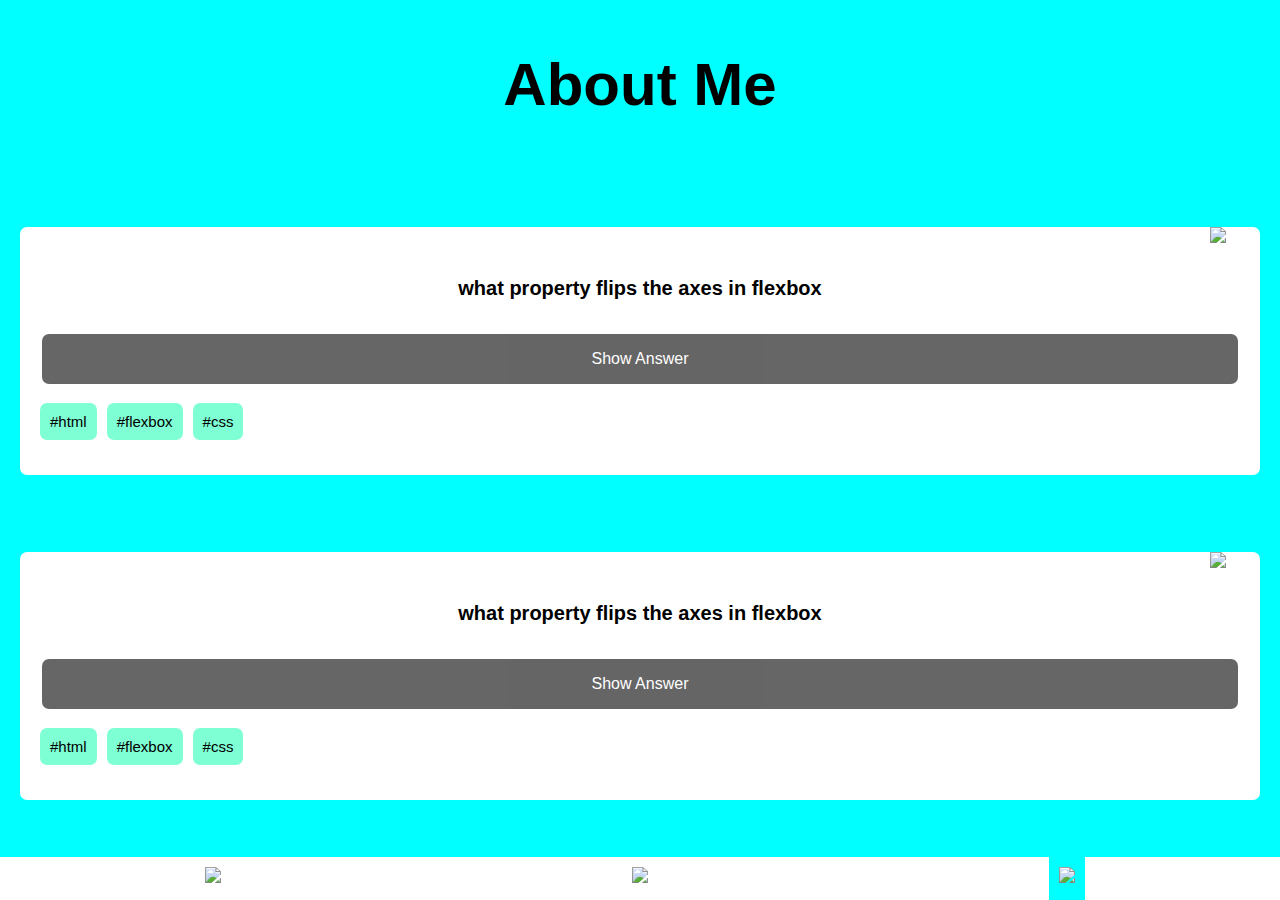
==== about_me.html @ 37552ec3 "about me new" ====
<!DOCTYPE html>
<html lang="en">
  <head>
    <meta charset="UTF-8" />
    <meta http-equiv="X-UA-Compatible" content="IE=edge" />
    <meta name="viewport" content="width=device-width, initial-scale=1.0" />
    <title>Document</title>
    <link rel="stylesheet" href="styles.css" />
  </head>
  <body>
    <header>
      <h1>About Me</h1>
    </header>

    <section class="question-card">
      <img
        class="bookmark"
        src="https://cdn.iconscout.com/icon/free/png-512/bookmark-o-tag-label-card-ribbon-offer-44546.png?f=avif&w=512"
      />
      <span> what property flips the axes in flexbox </span>
      <button class="button" href="">Show Answer</button>
      <ul class="tags">
        <li>#html</li>
        <li>#flexbox</li>
        <li>#css</li>
      </ul>
    </section>

    <section class="question-card">
      <img
        class="bookmark"
        src="https://cdn.iconscout.com/icon/free/png-512/bookmark-tag-label-card-ribbon-offer-44527.png?f=avif&w=512"
      />
      <span> what property flips the axes in flexbox </span>
      <button class="button" href="">Show Answer</button>
      <ul class="tags">
        <li>#html</li>
        <li>#flexbox</li>
        <li>#css</li>
      </ul>
    </section>
  </body>
  <footer>
    <section class="footer_links">
      <a class="nav_hover1" href="index.html">
        <img
          src="https://cdn.iconscout.com/icon/free/png-512/house-1439754-1214326.png?f=avif&w=512"
        />
      </a>
      <a class="nav_hover1" href="bookmarks.html">
        <img
          src="https://cdn.iconscout.com/icon/free/png-512/bookmark-o-tag-label-card-ribbon-offer-44546.png?f=avif&w=512"
        />
      </a>
      <a class="nav_hover" href="about_me.html">
        <img
          src="https://cdn.iconscout.com/icon/free/png-512/user-1772944-1508886.png?f=avif&w=512"
        />
      </a>
    </section>
  </footer>
</html>
---- styles.css ----
* {
  box-sizing: border-box;
}

html,
body {
  margin: 0;
  padding: 0%;
  min-height: 100vh;
}

header {
  text-align: center;
  padding: 10px;
  font-family: Impact, Haettenschweiler, "Arial Narrow Bold", sans-serif;
}

body {
  display: flex;
  flex-direction: column;
  justify-content: space-between;
  background-color: aqua;
  font-family: Arial, Helvetica, sans-serif;
  font-size: 30px;
}

.img {
  width: 40vw;
  height: auto;
  border-radius: 400px;
}

.button {
  background-color: black;
  border: none;
  border-radius: 7px;
  color: white;
  padding: 16px 32px;
  text-align: center;
  font-size: 16px;
  margin: 4px 2px;
  opacity: 0.6;
  transition: 0.3s;
  display: inline-block;
  text-decoration: none;
  cursor: pointer;
}

.button:hover {
  opacity: 1;
}

.question {
}

.question-card {
  display: flex;
  position: relative;
  flex-direction: column;
  margin: 20px;
  border: 0px solid white;
  background-color: white;
  border-radius: 7px;
  text-align: center;

  padding: 20px;
}

.about {
  display: flex;
  position: relative;
  flex-direction: column;
  margin: 20px;
  border: 0px solid white;
  background-color: white;
  border-radius: 7px;
  text-align: center;

  padding: 20px;
}

.bookmark {
  position: absolute;
  top: 0px;
  right: 0px;
  width: 50px;
  height: auto;
  margin: 0px;
}

span {
  margin: 30px;
  font-size: 20px;
  font-weight: bold;
}

.tags {
  padding: 0;
  list-style: none;
  display: flex;
  flex-direction: space-between;
  justify-content: left;
  gap: 10px;
  font-size: 15px;
}

.tags > li {
  background-color: aquamarine;
  padding: 10px;
  border-radius: 7px;
}

footer img {
  width: 70px;
  height: auto;
  margin: 10px;
}

.nav_hover {
  background-color: aqua;
}

.nav_hover1 {
  background-color: white;
}

.footer_links {
  display: flex;
  justify-content: space-around;

  background-color: white;
}
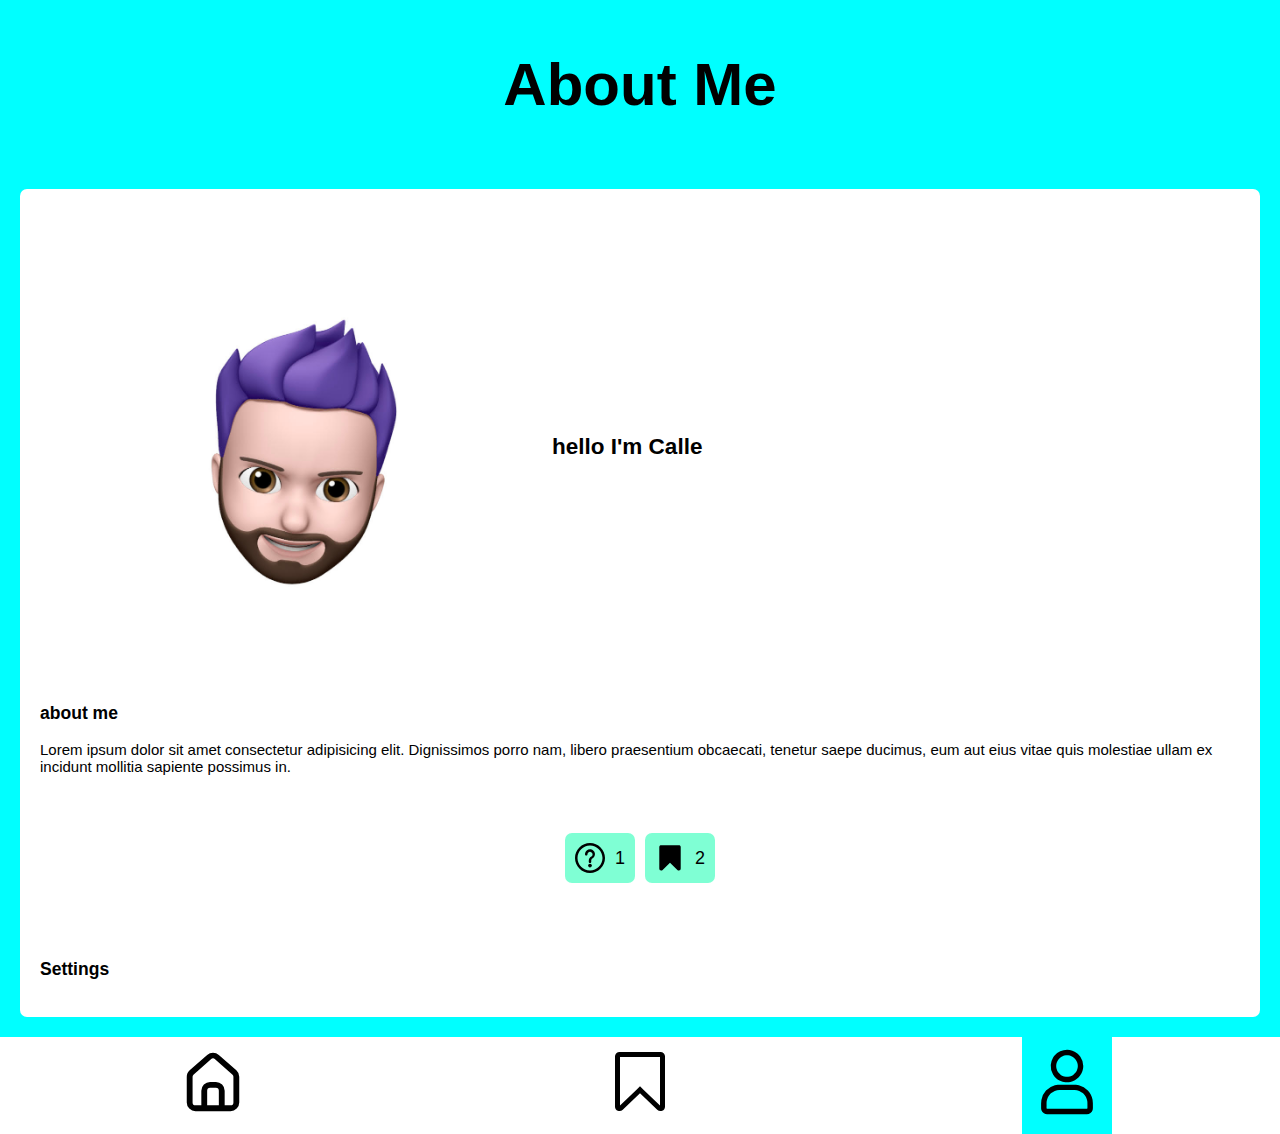
==== commit 6c49dbaa: "about me updated" ====
--- a/about_me.html
+++ b/about_me.html
@@ -12,50 +12,44 @@
       <h1>About Me</h1>
     </header>
 
-    <section class="question-card">
-      <img
-        class="bookmark"
-        src="https://cdn.iconscout.com/icon/free/png-512/bookmark-o-tag-label-card-ribbon-offer-44546.png?f=avif&w=512"
-      />
-      <span> what property flips the axes in flexbox </span>
-      <button class="button" href="">Show Answer</button>
-      <ul class="tags">
-        <li>#html</li>
-        <li>#flexbox</li>
-        <li>#css</li>
-      </ul>
-    </section>
-
-    <section class="question-card">
-      <img
-        class="bookmark"
-        src="https://cdn.iconscout.com/icon/free/png-512/bookmark-tag-label-card-ribbon-offer-44527.png?f=avif&w=512"
-      />
-      <span> what property flips the axes in flexbox </span>
-      <button class="button" href="">Show Answer</button>
-      <ul class="tags">
-        <li>#html</li>
-        <li>#flexbox</li>
-        <li>#css</li>
-      </ul>
+    <section class="about">
+      <section class="profile_header">
+        <img class="img" src="pictures/calle.jpg" />
+        <h2 class="about_me">hello I'm Calle</h2>
+      </section>
+      <h3>about me</h3>
+      <!-- <button class="button" href="">Show Answer</button> -->
+      <a
+        >Lorem ipsum dolor sit amet consectetur adipisicing elit. Dignissimos
+        porro nam, libero praesentium obcaecati, tenetur saepe ducimus, eum aut
+        eius vitae quis molestiae ullam ex incidunt mollitia sapiente possimus
+        in.</a
+      >
+      <section class="counter_icon">
+        <ul class="counter_list">
+          <li>
+            <img src="icons/question.svg" />
+            1
+          </li>
+          <li>
+            <img src="icons/bookmark_s.svg" />
+            2
+          </li>
+        </ul>
+      </section>
+      <h3>Settings</h3>
     </section>
   </body>
   <footer>
     <section class="footer_links">
-      <a class="nav_hover1" href="index.html">
-        <img
-          src="https://cdn.iconscout.com/icon/free/png-512/house-1439754-1214326.png?f=avif&w=512"
-        />
+      <a class="nav_hover" href="index.html">
+        <img src="icons/home.svg" />
       </a>
-      <a class="nav_hover1" href="bookmarks.html">
-        <img
-          src="https://cdn.iconscout.com/icon/free/png-512/bookmark-o-tag-label-card-ribbon-offer-44546.png?f=avif&w=512"
-        />
+      <a class="nav_hover" href="bookmarks.html">
+        <img src="icons/bookmark_w.svg" />
       </a>
-      <a class="nav_hover" href="about_me.html">
-        <img
-          src="https://cdn.iconscout.com/icon/free/png-512/user-1772944-1508886.png?f=avif&w=512"
-        />
+      <a class="nav_hover active" href="about_me.html">
+        <img src="icons/user.svg" />
       </a>
     </section>
   </footer>
--- a/styles.css
+++ b/styles.css
@@ -74,9 +74,13 @@
   border: 0px solid white;
   background-color: white;
   border-radius: 7px;
-  text-align: center;
+  font-size: 15px;
+  padding: 20px;
+}
 
-  padding: 20px;
+.profile_header {
+  display: flex;
+  align-items: center;
 }
 
 .bookmark {
@@ -98,7 +102,7 @@
   padding: 0;
   list-style: none;
   display: flex;
-  flex-direction: space-between;
+  flex-wrap: wrap;
   justify-content: left;
   gap: 10px;
   font-size: 15px;
@@ -110,18 +114,56 @@
   border-radius: 7px;
 }
 
+.counter {
+}
+
+.counter_icon {
+  display: flex;
+  position: relative;
+  flex-direction: column;
+  margin: 20px;
+  border: 0px solid white;
+  background-color: white;
+  border-radius: 7px;
+  text-align: center;
+  padding: 20px;
+}
+
+.counter_list {
+  padding: 0;
+  list-style: none;
+  display: flex;
+  flex-wrap: wrap;
+  justify-content: center;
+  gap: 10px;
+  font-size: 18px;
+}
+
+.counter_list > li {
+  display: flex;
+  align-items: center;
+  gap: 10px;
+  background-color: aquamarine;
+  padding: 10px;
+  border-radius: 7px;
+}
+
+.counter_list img {
+  height: 30px;
+}
+
 footer img {
   width: 70px;
   height: auto;
   margin: 10px;
 }
 
-.nav_hover {
+.nav_hover.active {
   background-color: aqua;
 }
 
-.nav_hover1 {
-  background-color: white;
+.nav_hover:hover {
+  background-color: aquamarine;
 }
 
 .footer_links {
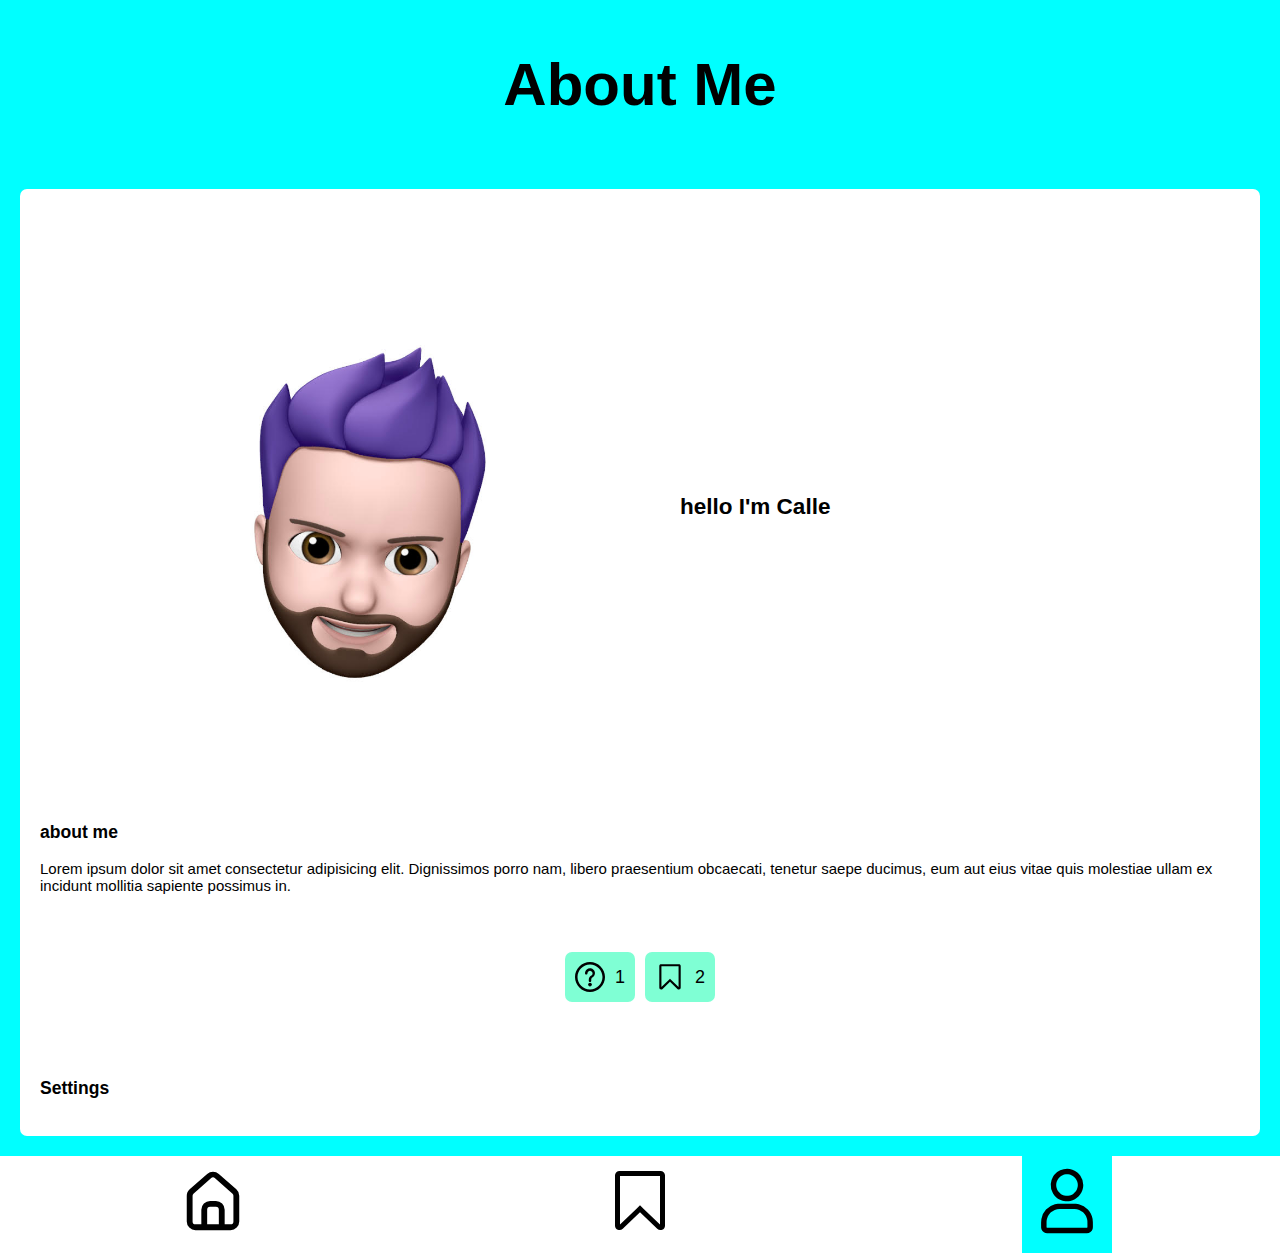
==== commit 969688e5: "new icons on about me" ====
--- a/about_me.html
+++ b/about_me.html
@@ -18,7 +18,6 @@
         <h2 class="about_me">hello I'm Calle</h2>
       </section>
       <h3>about me</h3>
-      <!-- <button class="button" href="">Show Answer</button> -->
       <a
         >Lorem ipsum dolor sit amet consectetur adipisicing elit. Dignissimos
         porro nam, libero praesentium obcaecati, tenetur saepe ducimus, eum aut
@@ -32,7 +31,7 @@
             1
           </li>
           <li>
-            <img src="icons/bookmark_s.svg" />
+            <img src="icons/bookmark_w.svg" />
             2
           </li>
         </ul>
--- a/styles.css
+++ b/styles.css
@@ -25,9 +25,9 @@
 }
 
 .img {
-  width: 40vw;
+  width: 50vw;
   height: auto;
-  border-radius: 400px;
+  border-radius: 200px;
 }
 
 .button {
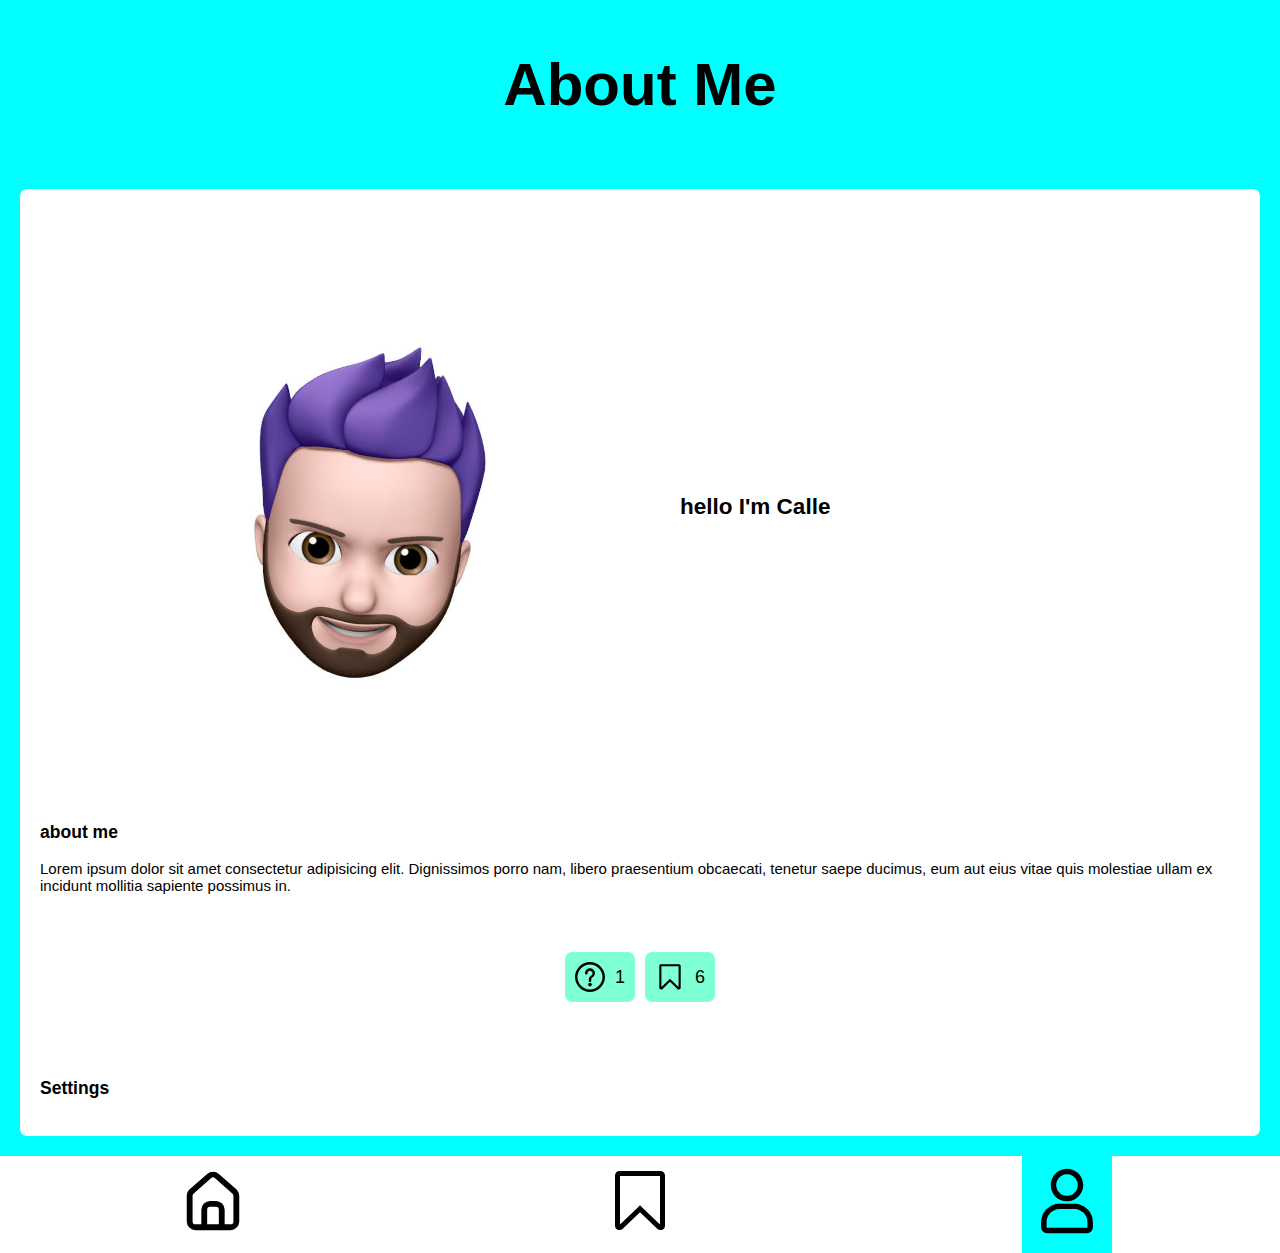
==== commit 2c9d24ff: "css new folder" ====
--- a/about_me.html
+++ b/about_me.html
@@ -5,7 +5,7 @@
     <meta http-equiv="X-UA-Compatible" content="IE=edge" />
     <meta name="viewport" content="width=device-width, initial-scale=1.0" />
     <title>Document</title>
-    <link rel="stylesheet" href="styles.css" />
+    <link rel="stylesheet" href="css/index.css" />
   </head>
   <body>
     <header>
@@ -32,7 +32,7 @@
           </li>
           <li>
             <img src="icons/bookmark_w.svg" />
-            2
+            6
           </li>
         </ul>
       </section>
--- a/css/index.css
+++ b/css/index.css
@@ -0,0 +1,11 @@
+@import "./header.css";
+@import "./html_body.css";
+@import "./body.css";
+@import "./question-card.css";
+@import "./button.css";
+@import "./tags.css";
+@import "./about.css";
+@import "./counter.css";
+@import "./footer.css";
+
+@import "./";
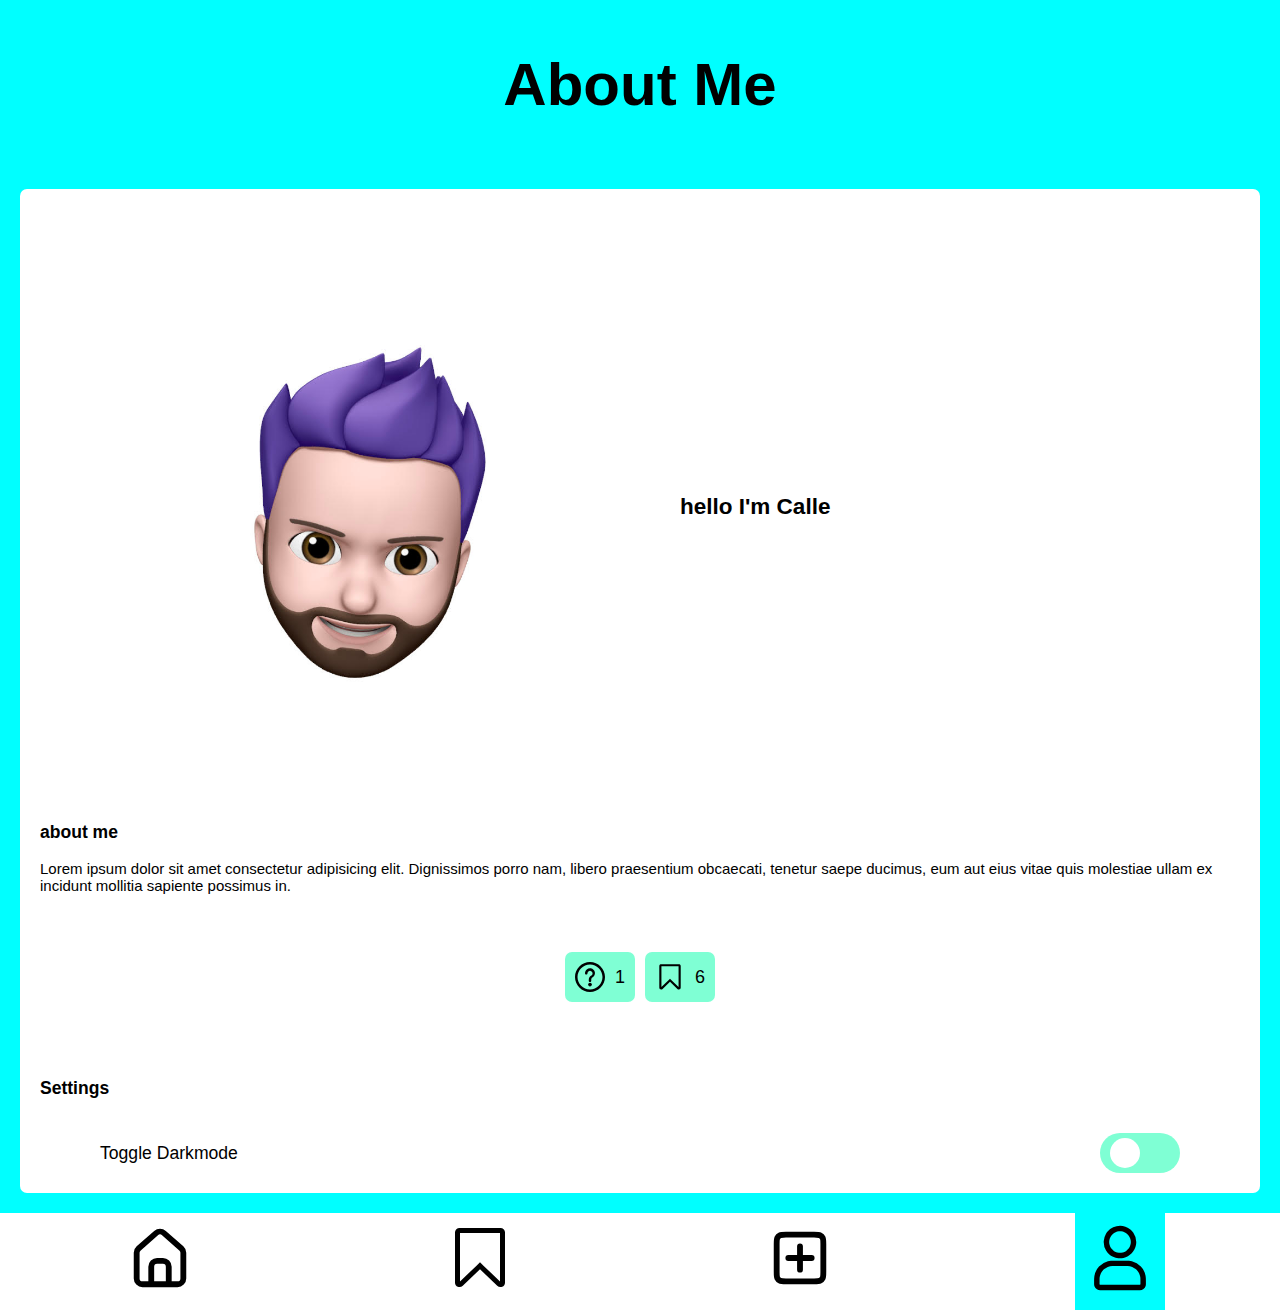
==== commit 485ff72c: "toggle Darkmode  without Function" ====
--- a/about_me.html
+++ b/about_me.html
@@ -6,6 +6,7 @@
     <meta name="viewport" content="width=device-width, initial-scale=1.0" />
     <title>Document</title>
     <link rel="stylesheet" href="css/index.css" />
+    <script src=".JS//index.js" defer></script>
   </head>
   <body>
     <header>
@@ -37,6 +38,16 @@
         </ul>
       </section>
       <h3>Settings</h3>
+      <form class="profile__settings" aria-labelledby="title">
+        <input
+          type="checkbox"
+          id="switch-darkmode"
+          class="profile__settings-darkmode-input"
+        />
+        <label for="switch-darkmode" class="profile__settings-darkmode-label"
+          >Toggle Darkmode</label
+        >
+      </form>
     </section>
   </body>
   <footer>
@@ -47,6 +58,9 @@
       <a class="nav_hover" href="bookmarks.html">
         <img src="icons/bookmark_w.svg" />
       </a>
+      <a class="nav_hover" href="new_cards.html">
+        <img src="icons/plus.svg" />
+      </a>
       <a class="nav_hover active" href="about_me.html">
         <img src="icons/user.svg" />
       </a>
--- a/css/index.css
+++ b/css/index.css
@@ -7,5 +7,4 @@
 @import "./about.css";
 @import "./counter.css";
 @import "./footer.css";
-
 @import "./";
